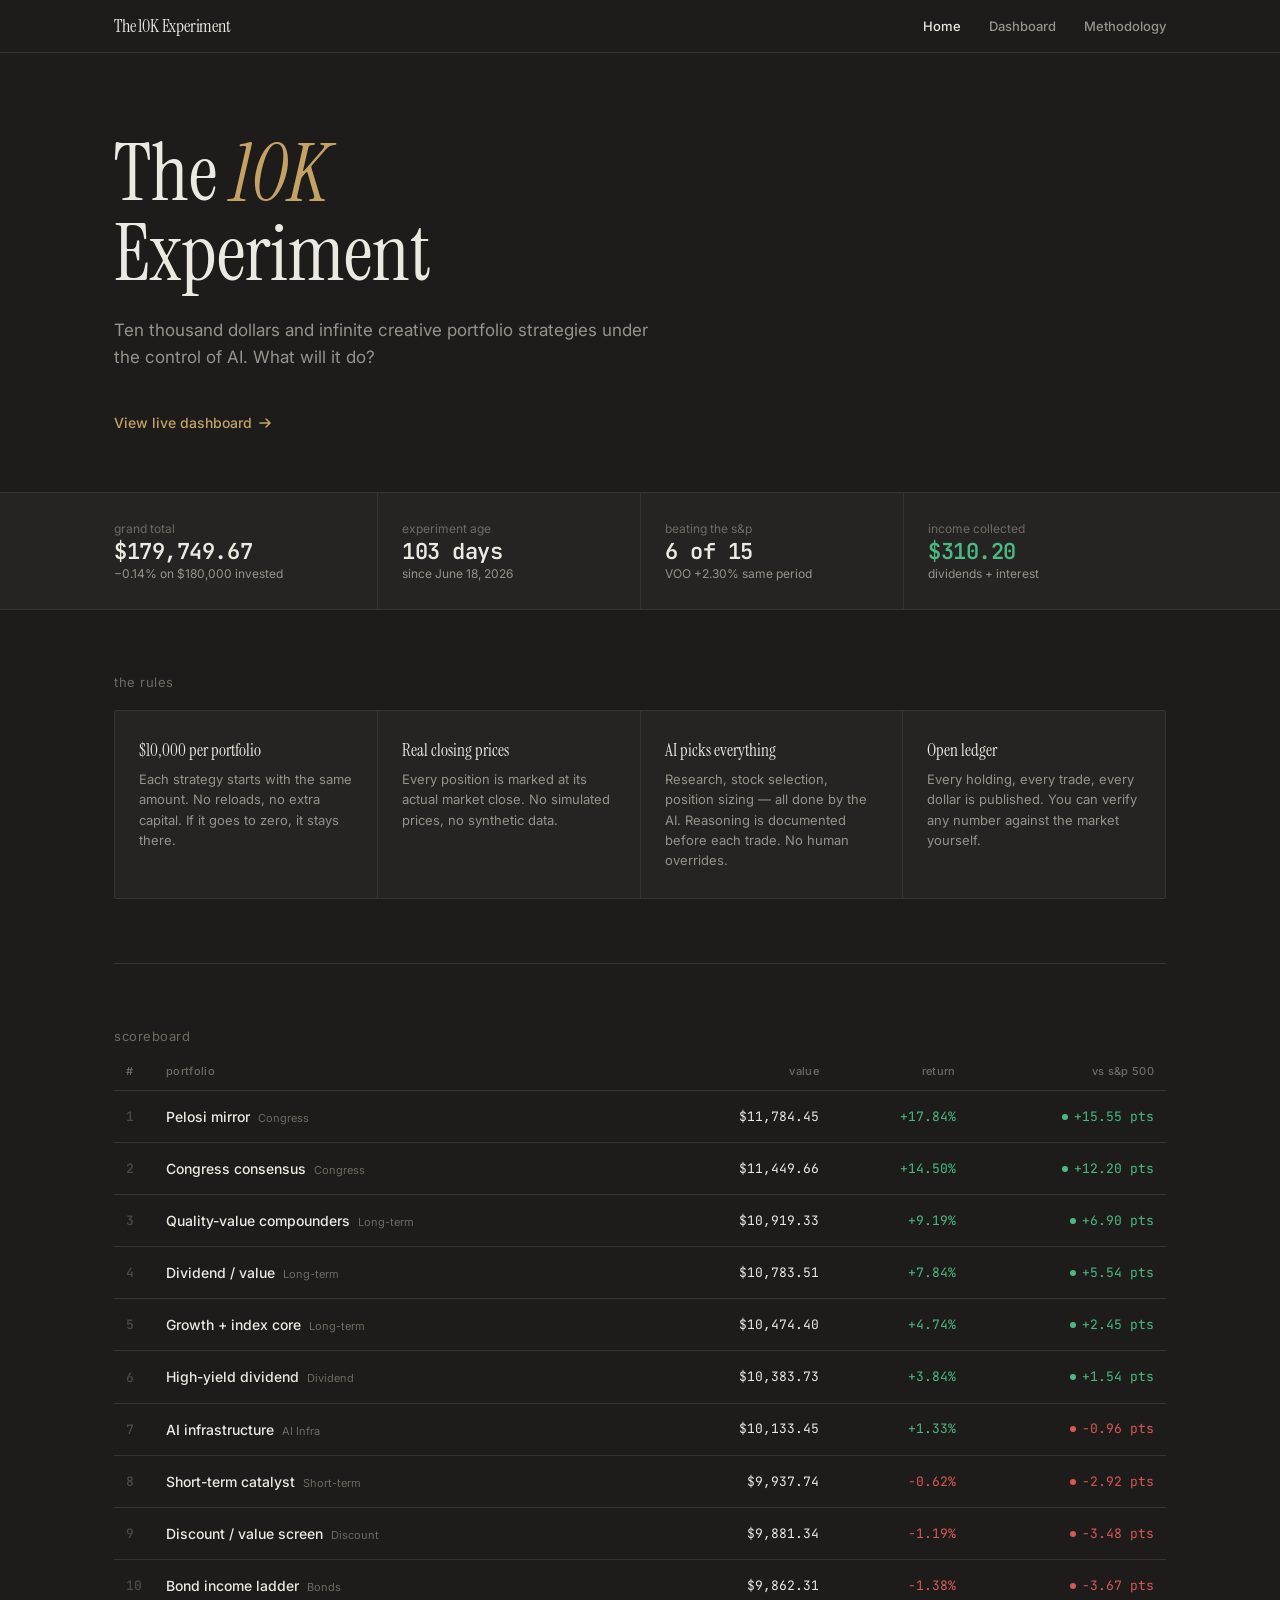
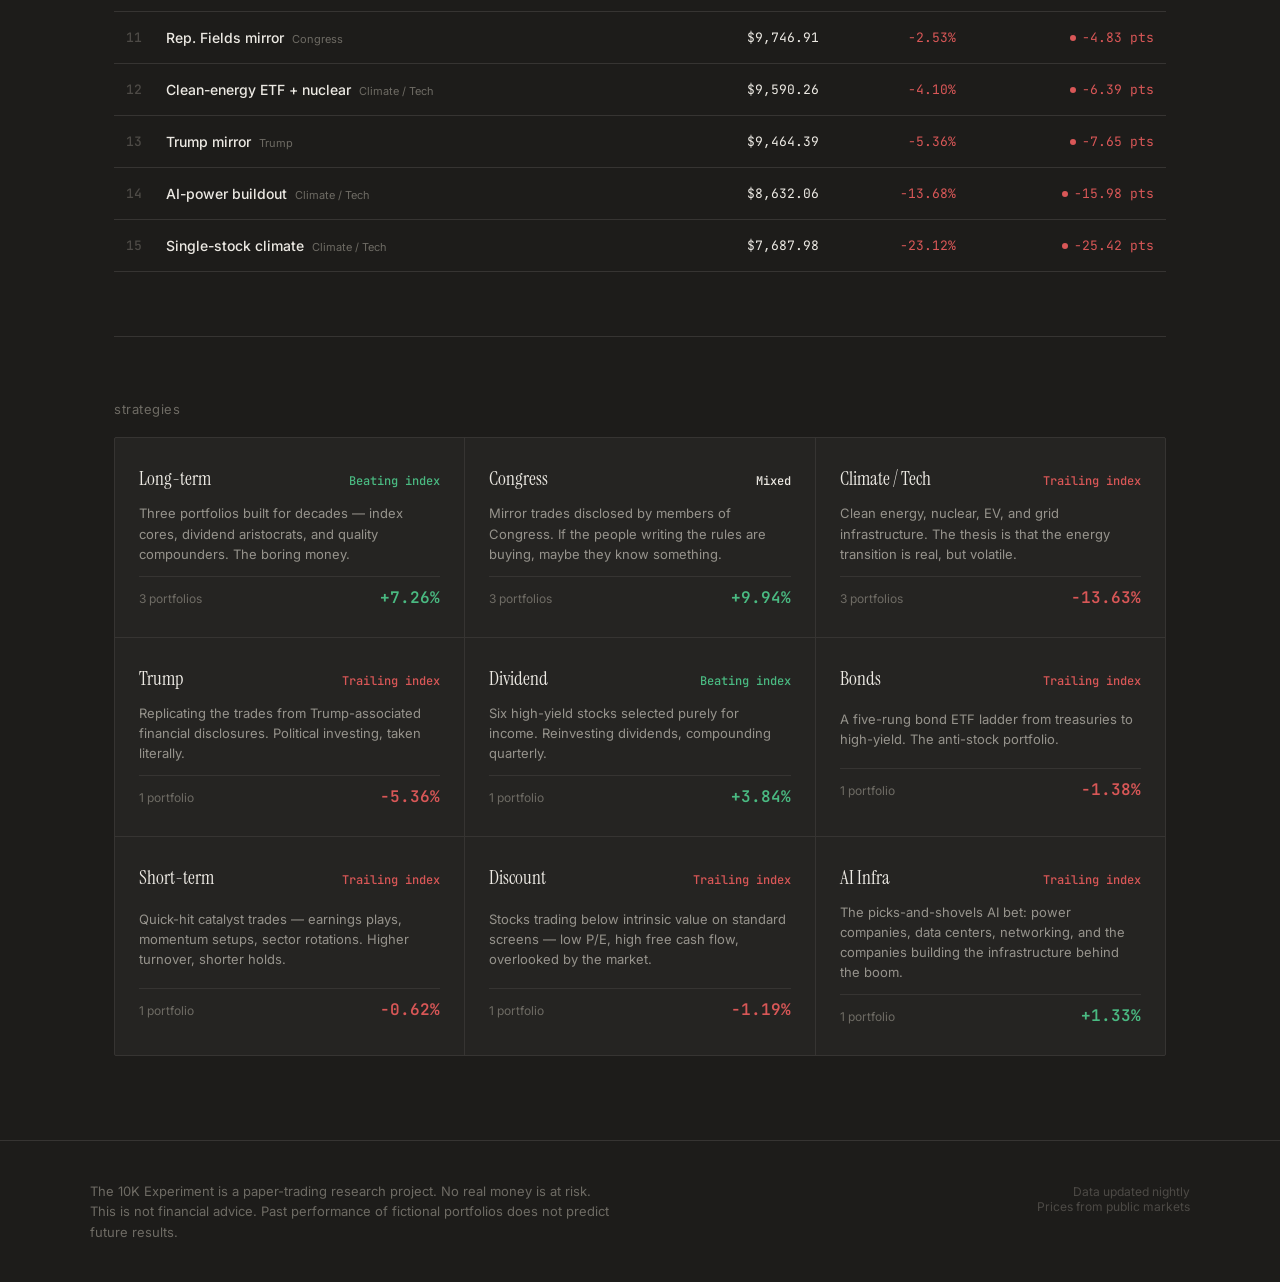
==== index.html @ 60483e85 "Initial commit: The 10K Experiment" ====
<!DOCTYPE html>
<html lang="en">
<head>
<meta charset="UTF-8">
<meta name="viewport" content="width=device-width, initial-scale=1.0">
<title>The 10K Experiment</title>
<meta name="description" content="An ongoing paper-trading experiment: 15 portfolios, real market prices, full transparency.">
<link rel="preconnect" href="https://fonts.googleapis.com">
<link rel="preconnect" href="https://fonts.gstatic.com" crossorigin>
<link rel="stylesheet" href="https://fonts.googleapis.com/css2?family=Instrument+Serif:ital@0;1&family=Inter:wght@400;500;600&family=JetBrains+Mono:wght@400;500;600&display=swap">
<style>
:root {
  --bg: #1d1c1a; --surface: #252422; --card: #2b2a27;
  --border: #363432; --border-lt: #433f3c;
  --ink: #ece9e3; --ink2: #d5d2cb; --muted: #96938c; --faint: #6e6b64; --dim: #4d4a46;
  --gain: #4aba82; --gain-soft: rgba(74,186,130,.08);
  --loss: #d95757; --loss-soft: rgba(217,87,87,.08);
  --gold: #c4a265;
  --f-serif: "Instrument Serif", Georgia, serif;
  --f-sans: "Inter", system-ui, sans-serif;
  --f-mono: "JetBrains Mono", ui-monospace, monospace;
  color-scheme: dark;
}

*, *::before, *::after { box-sizing: border-box; margin: 0; }
body { background: var(--bg); color: var(--ink); font: 15px/1.65 var(--f-sans); -webkit-font-smoothing: antialiased; }
a { color: var(--ink); text-decoration: none; transition: color .2s; }
a:hover { color: var(--gold); }

/* ─── Nav ─── */
nav { border-bottom: 1px solid var(--border); }
.nav-inner { max-width: 1100px; margin: 0 auto; padding: 0 24px; display: flex; align-items: center; height: 52px; }
.nav-logo { font: 400 18px var(--f-serif); color: var(--ink); letter-spacing: -.01em; }
.nav-links { display: flex; gap: 28px; margin-left: auto; }
.nav-links a { font: 500 13px var(--f-sans); color: var(--muted); }
.nav-links a:hover, .nav-links a.active { color: var(--ink); }

/* ─── Hero ─── */
.hero { max-width: 1100px; margin: 0 auto; padding: 80px 24px 56px; }
.hero h1 { font: 400 clamp(44px, 7vw, 80px)/1 var(--f-serif); color: var(--ink); margin-bottom: 24px; }
.hero h1 em { font-style: italic; color: var(--gold); }
.hero-sub { font-size: 17px; color: var(--muted); max-width: 540px; line-height: 1.6; margin-bottom: 40px; }
.hero-link { font: 500 14px var(--f-sans); color: var(--gold); display: inline-flex; align-items: center; gap: 6px; }
.hero-link:hover { color: var(--ink); }
.hero-link svg { width: 14px; height: 14px; }

/* ─── Stat bar ─── */
.stat-bar { border-top: 1px solid var(--border); border-bottom: 1px solid var(--border); background: var(--surface); }
.stat-bar-inner { max-width: 1100px; margin: 0 auto; padding: 0 24px; display: grid; grid-template-columns: repeat(auto-fit, minmax(160px, 1fr)); }
.stat-cell { padding: 28px 0; }
.stat-cell + .stat-cell { border-left: 1px solid var(--border); padding-left: 24px; }
.stat-label { font: 400 12px var(--f-sans); color: var(--faint); margin-bottom: 4px; text-transform: lowercase; }
.stat-val { font: 600 22px/1.1 var(--f-mono); letter-spacing: -.02em; }
.stat-note { font: 400 12px var(--f-sans); color: var(--muted); margin-top: 2px; }
.gain { color: var(--gain); } .loss { color: var(--loss); }

/* ─── Sections ─── */
.wrap { max-width: 1100px; margin: 0 auto; padding: 0 24px; }
.section { padding: 64px 0; }
.section + .section { border-top: 1px solid var(--border); }
.section-label { font: 400 13px var(--f-sans); color: var(--faint); text-transform: lowercase; letter-spacing: .04em; margin-bottom: 20px; }

/* ─── How it works ─── */
.rules { display: grid; grid-template-columns: repeat(auto-fit, minmax(220px, 1fr)); gap: 1px; background: var(--border); border: 1px solid var(--border); border-radius: 2px; overflow: hidden; }
.rule { background: var(--surface); padding: 28px 24px; }
.rule h3 { font: 400 17px var(--f-serif); color: var(--ink); margin-bottom: 8px; }
.rule p { font-size: 13px; color: var(--muted); line-height: 1.55; }

/* ─── Scoreboard ─── */
.board { width: 100%; border-collapse: collapse; font-size: 14px; }
.board thead th { font: 500 11px var(--f-sans); color: var(--faint); padding: 0 12px 12px; text-align: left; text-transform: lowercase; letter-spacing: .03em; border-bottom: 1px solid var(--border); }
.board thead th:nth-child(n+3) { text-align: right; }
.board tbody td { padding: 14px 12px; border-bottom: 1px solid var(--border); vertical-align: middle; }
.board tbody td:nth-child(n+3) { text-align: right; font-family: var(--f-mono); font-size: 13px; }
.board tbody tr { transition: background .15s; }
.board tbody tr:hover { background: var(--surface); }
.board .rank { font: 500 13px var(--f-mono); color: var(--dim); width: 32px; }
.board .pname { font-weight: 500; }
.board .fam { font: 400 11px var(--f-sans); color: var(--faint); margin-left: 8px; }
.board .alpha-dot { display: inline-block; width: 6px; height: 6px; border-radius: 50%; margin-right: 6px; vertical-align: 1px; }

/* ─── Strategies ─── */
.strat-grid { display: grid; grid-template-columns: repeat(auto-fill, minmax(320px, 1fr)); gap: 1px; background: var(--border); border: 1px solid var(--border); border-radius: 2px; overflow: hidden; }
.strat-card { background: var(--surface); padding: 28px 24px; display: grid; gap: 12px; }
.strat-card:hover { background: var(--card); }
.strat-head { display: flex; align-items: baseline; justify-content: space-between; gap: 12px; }
.strat-head h3 { font: 400 19px var(--f-serif); color: var(--ink); }
.strat-status { font: 500 12px var(--f-mono); }
.strat-desc { font-size: 13px; color: var(--muted); line-height: 1.55; }
.strat-foot { display: flex; justify-content: space-between; align-items: baseline; padding-top: 10px; border-top: 1px solid var(--border); }
.strat-foot .meta { font-size: 12px; color: var(--faint); }
.strat-foot .ret { font: 600 16px var(--f-mono); }

/* ─── Footer ─── */
footer { border-top: 1px solid var(--border); margin-top: 20px; padding: 40px 24px; }
footer .inner { max-width: 1100px; margin: 0 auto; display: flex; justify-content: space-between; align-items: baseline; flex-wrap: wrap; gap: 16px; }
footer p { font-size: 13px; color: var(--faint); max-width: 520px; line-height: 1.55; }
footer .right { font: 400 12px var(--f-sans); color: var(--dim); text-align: right; }

/* ─── Responsive ─── */
@media (max-width: 640px) {
  .hero { padding: 48px 20px 36px; }
  .stat-cell + .stat-cell { border-left: 0; border-top: 1px solid var(--border); padding-left: 0; }
  .strat-grid, .rules { grid-template-columns: 1fr; }
  .board .fam { display: none; }
  footer .inner { flex-direction: column; }
  .wrap, .nav-inner { padding: 0 16px; }
}
</style>
</head>
<body>

<nav>
  <div class="nav-inner">
    <a href="index.html" class="nav-logo">The 10K Experiment</a>
    <div class="nav-links">
      <a href="index.html" class="active">Home</a>
      <a href="dashboard.html">Dashboard</a>
      <a href="methodology.html">Methodology</a>
    </div>
  </div>
</nav>

<div class="hero">
  <h1>The <em>10K</em><br>Experiment</h1>
  <p class="hero-sub">Ten thousand dollars and infinite creative portfolio strategies under the control of AI. What will it do?</p>
  <a href="dashboard.html" class="hero-link">
    View live dashboard
    <svg viewBox="0 0 14 14" fill="none" stroke="currentColor" stroke-width="1.5" stroke-linecap="round"><path d="M2 7h10M8 3l4 4-4 4"/></svg>
  </a>
</div>

<div class="stat-bar">
  <div class="stat-bar-inner" id="stats"></div>
</div>

<div class="wrap">

  <div class="section">
    <div class="section-label">the rules</div>
    <div class="rules">
      <div class="rule">
        <h3>$10,000 per portfolio</h3>
        <p>Each strategy starts with the same amount. No reloads, no extra capital. If it goes to zero, it stays there.</p>
      </div>
      <div class="rule">
        <h3>Real closing prices</h3>
        <p>Every position is marked at its actual market close. No simulated prices, no synthetic data.</p>
      </div>
      <div class="rule">
        <h3>AI picks everything</h3>
        <p>Research, stock selection, position sizing — all done by the AI. Reasoning is documented before each trade. No human overrides.</p>
      </div>
      <div class="rule">
        <h3>Open ledger</h3>
        <p>Every holding, every trade, every dollar is published. You can verify any number against the market yourself.</p>
      </div>
    </div>
  </div>

  <div class="section">
    <div class="section-label">scoreboard</div>
    <div style="overflow-x:auto">
      <table class="board" id="board"></table>
    </div>
  </div>

  <div class="section">
    <div class="section-label">strategies</div>
    <div class="strat-grid" id="strat-grid"></div>
  </div>

</div>

<footer>
  <div class="inner">
    <p>The 10K Experiment is a paper-trading research project. No real money is at risk. This is not financial advice. Past performance of fictional portfolios does not predict future results.</p>
    <div class="right">Data updated nightly<br>Prices from public markets</div>
  </div>
</footer>

<script>
const P = [
  {id:"i1-long",fam:"long",ver:"I1",name:"Growth + index core",start:"2026-06-18",cash:300.27,income:0,realized:0,
   h:[{t:"VOO",sh:7,px:685.57,mk:701.32},{t:"BRK.B",sh:6,px:498.98,mk:506.79},{t:"MSFT",sh:3,px:390.74,mk:513.41},{t:"GOOGL",sh:2,px:367.32,mk:341.96}]},
  {id:"i1-climate",fam:"climate",ver:"I1",name:"Single-stock climate",start:"2026-06-18",cash:3973.33,income:0,realized:-1892.52,
   h:[{t:"NEE",sh:25,px:86.09,mk:74.75},{t:"TSLA",sh:5,px:396.38,mk:369.18}]},
  {id:"i1-pol",fam:"congress",ver:"I1",name:"Congress consensus",start:"2026-06-18",cash:128.98,income:0,realized:0,
   h:[{t:"NVDA",sh:20,px:205.19,mk:224.17},{t:"MSFT",sh:7,px:390.74,mk:513.41},{t:"AMD",sh:3,px:520.92,mk:625.19},{t:"GOOGL",sh:4,px:367.32,mk:341.96}]},
  {id:"i2-long",fam:"long",ver:"I2",name:"Dividend / value",start:"2026-06-18",cash:90.88,income:0,realized:0,
   h:[{t:"SCHD",sh:150,px:31.93,mk:32.85},{t:"BRK.B",sh:4,px:491.28,mk:506.79},{t:"V",sh:6,px:330.38,mk:366.29},{t:"MSFT",sh:3,px:390.74,mk:513.41}]},
  {id:"i2-climate",fam:"climate",ver:"I2",name:"Clean-energy ETF + nuclear",start:"2026-06-18",cash:73.58,income:0,realized:0,
   h:[{t:"ICLN",sh:200,px:20.91,mk:16.71},{t:"CEG",sh:8,px:246.71,mk:265.70},{t:"GEV",sh:2,px:1109.62,mk:949.54},{t:"TAN",sh:50,px:31.03,mk:43.00}]},
  {id:"i2-pol",fam:"congress",ver:"I2",name:"Pelosi mirror",start:"2026-06-18",cash:91.40,income:0,realized:0,
   h:[{t:"AMZN",sh:14,px:213.12,mk:244.91},{t:"TEM",sh:40,px:49.06,mk:82.62},{t:"NVDA",sh:14,px:205.19,mk:224.17},{t:"INTC",sh:13,px:131.72,mk:113.76},{t:"UBER",sh:5,px:75.5,mk:68.45}]},
  {id:"i3-long",fam:"long",ver:"I3",name:"Quality-value compounders",start:"2026-06-18",cash:781.98,income:0,realized:0,
   h:[{t:"LLY",sh:2,px:1098.0,mk:1183.40},{t:"V",sh:7,px:330.38,mk:366.29},{t:"META",sh:4,px:577.22,mk:730.64},{t:"UNH",sh:6,px:400.08,mk:380.66}]},
  {id:"i3-climate",fam:"climate",ver:"I3",name:"AI-power buildout",start:"2026-06-18",cash:1337.53,income:0,realized:0,
   h:[{t:"CEG",sh:8,px:246.71,mk:265.70},{t:"GEV",sh:2,px:1109.62,mk:949.54},{t:"VRT",sh:7,px:333.05,mk:253.55},{t:"NEE",sh:20,px:86.75,mk:74.75}]},
  {id:"i3-pol",fam:"congress",ver:"I3",name:"Rep. Fields mirror",start:"2026-06-18",cash:246.11,income:0,realized:0,
   h:[{t:"TSM",sh:6,px:462.12,mk:457.32},{t:"GOOGL",sh:7,px:367.32,mk:341.96},{t:"META",sh:4,px:577.22,mk:730.64},{t:"IREN",sh:35,px:60.03,mk:41.16}]},
  {id:"x-trump",fam:"trump",ver:"Exp",name:"Trump mirror",start:"2026-06-18",cash:0.73,income:0,realized:-201.16,
   h:[{t:"NVDA",sh:10.862,px:225.51,mk:224.17},{t:"AXON",sh:5.436,px:450.61,mk:419.45},{t:"TSLA",sh:6.444,px:380.12,mk:369.18},{t:"ABT",sh:23.67,px:103.49,mk:100.11}]},
  {id:"x-div",fam:"dividend",ver:"Exp",name:"High-yield dividend",start:"2026-06-18",cash:0.15,income:171.26,realized:0,
   h:[{t:"VZ",sh:44.832,px:44.61,mk:46.50,inc:31.72},{t:"MO",sh:25.723,px:68.03,mk:69.02,inc:28.55},{t:"EPD",sh:48.53,px:36.06,mk:36.66,inc:27.18},{t:"O",sh:24.209,px:61.96,mk:55.02,inc:19.68},{t:"ARCC",sh:79.365,px:18.9,mk:19.17,inc:38.10},{t:"PFE",sh:60.532,px:24.78,mk:28.41,inc:26.03}]},
  {id:"x-bond",fam:"bonds",ver:"Exp",name:"Bond income ladder",start:"2026-06-18",cash:0.11,income:138.94,realized:0,
   h:[{t:"HYG",sh:38.061,px:78.82,mk:77.48,inc:45.22},{t:"TLT",sh:29.151,px:85.76,mk:78.62,inc:28.08},{t:"EMB",sh:15.708,px:95.49,mk:91.34,inc:19.14},{t:"BKLN",sh:74.887,px:20.03,mk:20.47,inc:32.81},{t:"SGOV",sh:15.048,px:99.68,mk:100.66,inc:13.69}]},
  {id:"x-short",fam:"short",ver:"Exp",name:"Short-term catalyst",start:"2026-09-28",cash:1000.88,income:0,realized:0,
   h:[{t:"NVDA",sh:10.923,px:228.86,mk:224.17},{t:"MU",sh:1.423,px:1053.98,mk:1073.38},{t:"JBL",sh:4.832,px:310.42,mk:306.19},{t:"V",sh:5.412,px:369.5,mk:366.29},{t:"HD",sh:5.153,px:291.05,mk:290.89}]},
  {id:"x-disc",fam:"discount",ver:"Exp",name:"Discount / value screen",start:"2026-09-28",cash:0.48,income:0,realized:0,
   h:[{t:"CI",sh:7.357,px:271.83,mk:270.82},{t:"ADBE",sh:8.657,px:231.01,mk:228.86},{t:"TCOM",sh:37.593,px:39.9,mk:38.54},{t:"ZTS",sh:21.279,px:70.49,mk:69.89},{t:"CMCSA",sh:68.838,px:21.79,mk:21.65},{t:"ACN",sh:8.597,px:174.47,mk:172.25}]},
  {id:"x-infra",fam:"infra",ver:"Exp",name:"AI infrastructure",start:"2026-09-28",cash:202.14,income:0,realized:0,
   h:[{t:"VST",sh:7.969,px:138.02,mk:140.85},{t:"TLN",sh:2.306,px:303.5,mk:311.20},{t:"GEV",sh:0.947,px:949.77,mk:949.54},{t:"ETN",sh:1.622,px:431.41,mk:432.51},{t:"VRT",sh:3.274,px:244.33,mk:253.55},{t:"MOD",sh:3.427,px:175.04,mk:181.85},{t:"XYL",sh:5.946,px:100.9,mk:101.69},{t:"CIEN",sh:2.326,px:343.92,mk:347.38},{t:"ANET",sh:3.415,px:204.92,mk:205.31},{t:"APH",sh:9.454,px:84.62,mk:84.22},{t:"GLW",sh:4.617,px:151.59,mk:157.83},{t:"EME",sh:1.045,px:765.52,mk:764.60},{t:"EQIX",sh:0.593,px:1011.07,mk:1010.90}]}
];
const RET=[{id:"r-i1",name:"Momentum day trading",value:9291.99},{id:"r-i2",name:"Mean-reversion swing",value:10440.90},{id:"r-i3",name:"Momentum swing",value:9285.27}];
const VOO={inception:685.57,now:701.32};
const FAM={long:"Long-term",congress:"Congress",climate:"Climate / Tech",trump:"Trump",dividend:"Dividend",bonds:"Bonds",short:"Short-term",discount:"Discount",infra:"AI Infra"};
const FAM_DESC={
  long:"Three portfolios built for decades — index cores, dividend aristocrats, and quality compounders. The boring money.",
  congress:"Mirror trades disclosed by members of Congress. If the people writing the rules are buying, maybe they know something.",
  climate:"Clean energy, nuclear, EV, and grid infrastructure. The thesis is that the energy transition is real, but volatile.",
  trump:"Replicating the trades from Trump-associated financial disclosures. Political investing, taken literally.",
  dividend:"Six high-yield stocks selected purely for income. Reinvesting dividends, compounding quarterly.",
  bonds:"A five-rung bond ETF ladder from treasuries to high-yield. The anti-stock portfolio.",
  short:"Quick-hit catalyst trades — earnings plays, momentum setups, sector rotations. Higher turnover, shorter holds.",
  discount:"Stocks trading below intrinsic value on standard screens — low P/E, high free cash flow, overlooked by the market.",
  infra:"The picks-and-shovels AI bet: power companies, data centers, networking, and the companies building the infrastructure behind the boom."
};

// ── Compute ──
P.forEach(p => {
  p.hv = p.h.reduce((s,x) => s + x.sh * x.mk, 0);
  p.value = p.hv + p.cash + (p.income || 0);
  p.ret = (p.value / 10000 - 1) * 100;
  p.bench = (VOO.now / VOO.inception - 1) * 100;
  p.alpha = p.ret - p.bench;
});
const sorted = [...P].sort((a,b) => b.ret - a.ret);
const fmt = n => '$' + n.toLocaleString('en-US',{minimumFractionDigits:2,maximumFractionDigits:2});
const fmt0 = n => '$' + Math.round(n).toLocaleString('en-US');
const sgn = (x,d=2) => (x > 0.004 ? '+' : x < -0.004 ? '−' : '') + Math.abs(x).toFixed(d);
const cls = x => x > 0.004 ? 'gain' : x < -0.004 ? 'loss' : '';

const activeTotal = P.reduce((s,p) => s + p.value, 0);
const retiredTotal = RET.reduce((s,r) => s + r.value, 0);
const grand = activeTotal + retiredTotal;
const cost = 180000;
const benchPct = P[0].bench;
const beat = P.filter(p => p.alpha > 0).length;
const best = sorted[0];
const totalIncome = P.reduce((s,p) => s + (p.income || 0), 0);
const inception = new Date('2026-06-18');
const today = new Date('2026-09-29');
const days = Math.floor((today - inception) / 86400000);

// ── Stats ──
document.getElementById('stats').innerHTML = `
  <div class="stat-cell"><div class="stat-label">grand total</div><div class="stat-val">${fmt(grand)}</div><div class="stat-note ${cls(grand/cost-1)}">${sgn((grand/cost-1)*100)}% on ${fmt0(cost)} invested</div></div>
  <div class="stat-cell"><div class="stat-label">experiment age</div><div class="stat-val">${days} days</div><div class="stat-note">since June 18, 2026</div></div>
  <div class="stat-cell"><div class="stat-label">beating the s&p</div><div class="stat-val">${beat} of ${P.length}</div><div class="stat-note">VOO ${sgn(benchPct)}% same period</div></div>
  <div class="stat-cell"><div class="stat-label">income collected</div><div class="stat-val gain">${fmt(totalIncome)}</div><div class="stat-note">dividends + interest</div></div>`;

// ── Scoreboard ──
document.getElementById('board').innerHTML = `
  <thead><tr><th>#</th><th>portfolio</th><th>value</th><th>return</th><th>vs s&p 500</th></tr></thead>
  <tbody>${sorted.map((p,i) => `<tr>
    <td class="rank">${i+1}</td>
    <td><span class="pname">${p.name}</span><span class="fam">${FAM[p.fam]}</span></td>
    <td style="font-family:var(--f-mono);font-size:13px">${fmt(p.value)}</td>
    <td style="font-family:var(--f-mono);font-size:13px" class="${cls(p.ret)}">${sgn(p.ret)}%</td>
    <td style="font-family:var(--f-mono);font-size:13px" class="${cls(p.alpha)}"><span class="alpha-dot" style="background:${p.alpha>=0?'var(--gain)':'var(--loss)'}"></span>${sgn(p.alpha)} pts</td>
  </tr>`).join('')}</tbody>`;

// ── Strategies ──
const famOrder = ['long','congress','climate','trump','dividend','bonds','short','discount','infra'];
document.getElementById('strat-grid').innerHTML = famOrder.map(f => {
  const ps = P.filter(p => p.fam === f);
  const avg = ps.reduce((s,p) => s + p.value, 0) / ps.length;
  const avgRet = (avg / 10000 - 1) * 100;
  const wins = ps.filter(p => p.alpha > 0).length;
  const statusCls = wins === ps.length ? 'gain' : wins === 0 ? 'loss' : '';
  const statusTxt = wins === ps.length ? 'Beating index' : wins === 0 ? 'Trailing index' : 'Mixed';
  return `<div class="strat-card">
    <div class="strat-head"><h3>${FAM[f]}</h3><span class="strat-status ${statusCls}">${statusTxt}</span></div>
    <div class="strat-desc">${FAM_DESC[f]}</div>
    <div class="strat-foot">
      <span class="meta">${ps.length} portfolio${ps.length>1?'s':''}</span>
      <span class="ret ${cls(avgRet)}">${sgn(avgRet)}%</span>
    </div>
  </div>`;
}).join('');
</script>
</body>
</html>
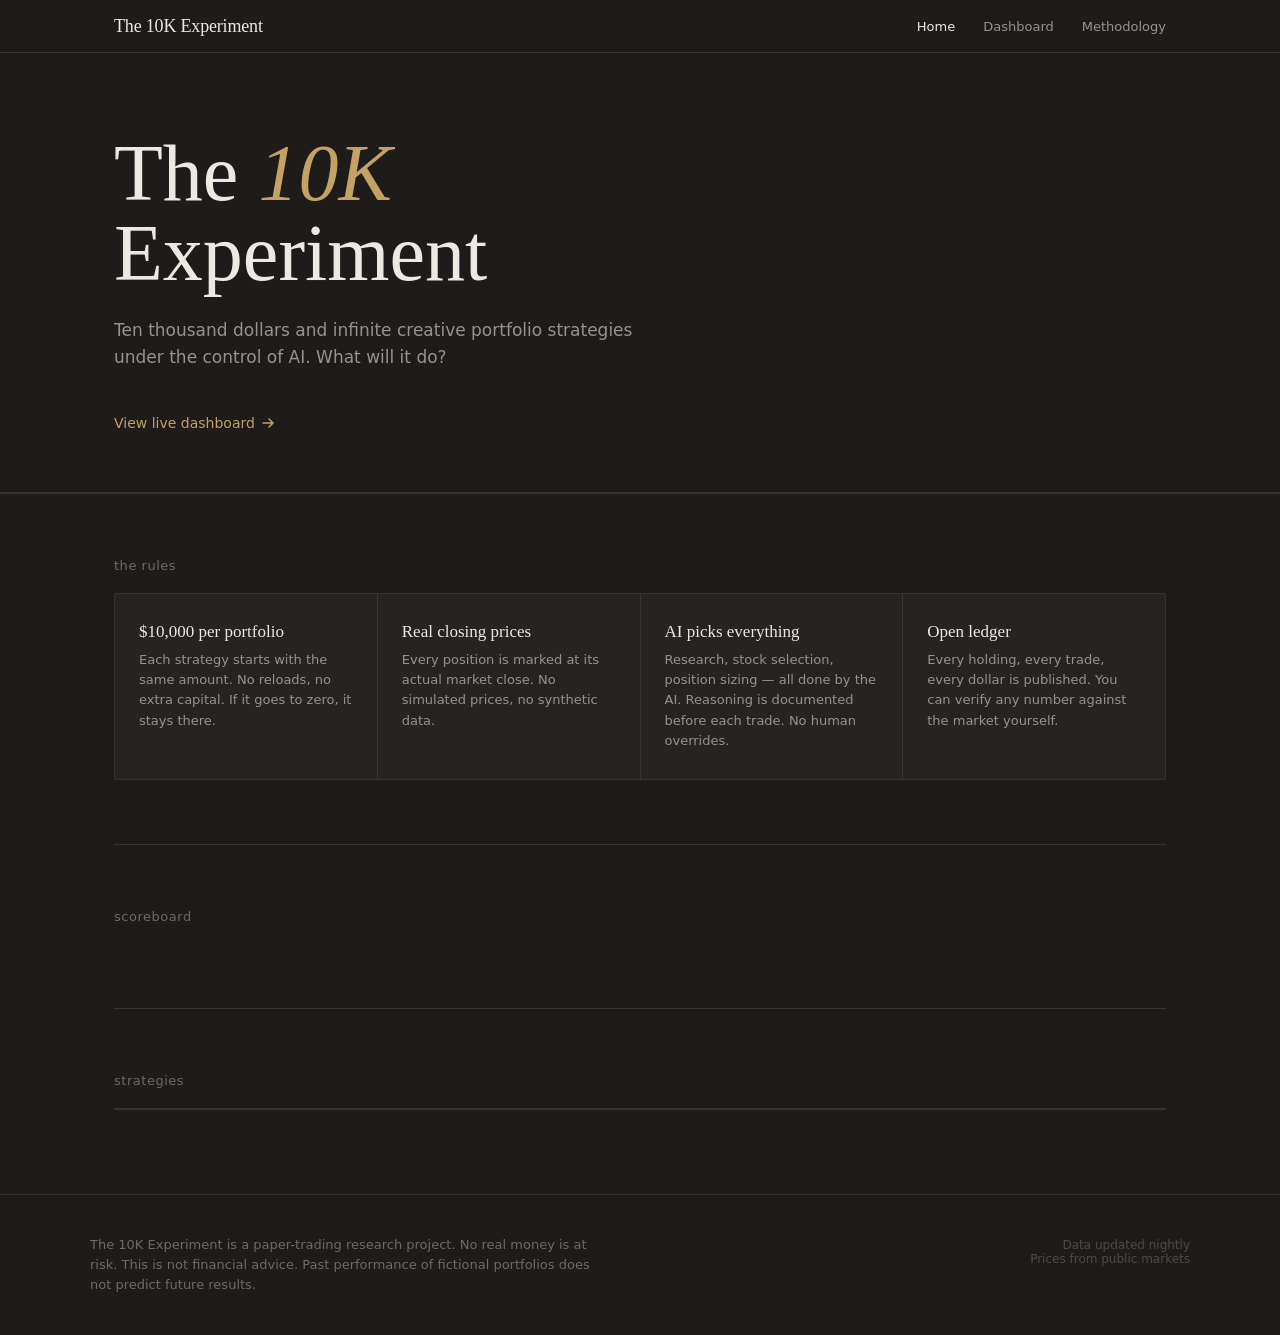
==== commit d0a607e4: "Site: load data from data.js" ====
--- a/index.html
+++ b/index.html
@@ -3,6 +3,8 @@
 <head>
 <meta charset="UTF-8">
 <meta name="viewport" content="width=device-width, initial-scale=1.0">
+<meta http-equiv="Content-Security-Policy" content="default-src 'none'; script-src 'self' 'unsafe-inline'; style-src 'self' 'unsafe-inline' https://fonts.googleapis.com; font-src https://fonts.gstatic.com; img-src 'self' data:; connect-src 'self'; base-uri 'none'; form-action 'none'">
+<meta name="referrer" content="no-referrer">
 <title>The 10K Experiment</title>
 <meta name="description" content="An ongoing paper-trading experiment: 15 portfolios, real market prices, full transparency.">
 <link rel="preconnect" href="https://fonts.googleapis.com">
@@ -179,41 +181,16 @@
   </div>
 </footer>
 
+<script src="data.js"></script>
 <script>
-const P = [
-  {id:"i1-long",fam:"long",ver:"I1",name:"Growth + index core",start:"2026-06-18",cash:300.27,income:0,realized:0,
-   h:[{t:"VOO",sh:7,px:685.57,mk:701.32},{t:"BRK.B",sh:6,px:498.98,mk:506.79},{t:"MSFT",sh:3,px:390.74,mk:513.41},{t:"GOOGL",sh:2,px:367.32,mk:341.96}]},
-  {id:"i1-climate",fam:"climate",ver:"I1",name:"Single-stock climate",start:"2026-06-18",cash:3973.33,income:0,realized:-1892.52,
-   h:[{t:"NEE",sh:25,px:86.09,mk:74.75},{t:"TSLA",sh:5,px:396.38,mk:369.18}]},
-  {id:"i1-pol",fam:"congress",ver:"I1",name:"Congress consensus",start:"2026-06-18",cash:128.98,income:0,realized:0,
-   h:[{t:"NVDA",sh:20,px:205.19,mk:224.17},{t:"MSFT",sh:7,px:390.74,mk:513.41},{t:"AMD",sh:3,px:520.92,mk:625.19},{t:"GOOGL",sh:4,px:367.32,mk:341.96}]},
-  {id:"i2-long",fam:"long",ver:"I2",name:"Dividend / value",start:"2026-06-18",cash:90.88,income:0,realized:0,
-   h:[{t:"SCHD",sh:150,px:31.93,mk:32.85},{t:"BRK.B",sh:4,px:491.28,mk:506.79},{t:"V",sh:6,px:330.38,mk:366.29},{t:"MSFT",sh:3,px:390.74,mk:513.41}]},
-  {id:"i2-climate",fam:"climate",ver:"I2",name:"Clean-energy ETF + nuclear",start:"2026-06-18",cash:73.58,income:0,realized:0,
-   h:[{t:"ICLN",sh:200,px:20.91,mk:16.71},{t:"CEG",sh:8,px:246.71,mk:265.70},{t:"GEV",sh:2,px:1109.62,mk:949.54},{t:"TAN",sh:50,px:31.03,mk:43.00}]},
-  {id:"i2-pol",fam:"congress",ver:"I2",name:"Pelosi mirror",start:"2026-06-18",cash:91.40,income:0,realized:0,
-   h:[{t:"AMZN",sh:14,px:213.12,mk:244.91},{t:"TEM",sh:40,px:49.06,mk:82.62},{t:"NVDA",sh:14,px:205.19,mk:224.17},{t:"INTC",sh:13,px:131.72,mk:113.76},{t:"UBER",sh:5,px:75.5,mk:68.45}]},
-  {id:"i3-long",fam:"long",ver:"I3",name:"Quality-value compounders",start:"2026-06-18",cash:781.98,income:0,realized:0,
-   h:[{t:"LLY",sh:2,px:1098.0,mk:1183.40},{t:"V",sh:7,px:330.38,mk:366.29},{t:"META",sh:4,px:577.22,mk:730.64},{t:"UNH",sh:6,px:400.08,mk:380.66}]},
-  {id:"i3-climate",fam:"climate",ver:"I3",name:"AI-power buildout",start:"2026-06-18",cash:1337.53,income:0,realized:0,
-   h:[{t:"CEG",sh:8,px:246.71,mk:265.70},{t:"GEV",sh:2,px:1109.62,mk:949.54},{t:"VRT",sh:7,px:333.05,mk:253.55},{t:"NEE",sh:20,px:86.75,mk:74.75}]},
-  {id:"i3-pol",fam:"congress",ver:"I3",name:"Rep. Fields mirror",start:"2026-06-18",cash:246.11,income:0,realized:0,
-   h:[{t:"TSM",sh:6,px:462.12,mk:457.32},{t:"GOOGL",sh:7,px:367.32,mk:341.96},{t:"META",sh:4,px:577.22,mk:730.64},{t:"IREN",sh:35,px:60.03,mk:41.16}]},
-  {id:"x-trump",fam:"trump",ver:"Exp",name:"Trump mirror",start:"2026-06-18",cash:0.73,income:0,realized:-201.16,
-   h:[{t:"NVDA",sh:10.862,px:225.51,mk:224.17},{t:"AXON",sh:5.436,px:450.61,mk:419.45},{t:"TSLA",sh:6.444,px:380.12,mk:369.18},{t:"ABT",sh:23.67,px:103.49,mk:100.11}]},
-  {id:"x-div",fam:"dividend",ver:"Exp",name:"High-yield dividend",start:"2026-06-18",cash:0.15,income:171.26,realized:0,
-   h:[{t:"VZ",sh:44.832,px:44.61,mk:46.50,inc:31.72},{t:"MO",sh:25.723,px:68.03,mk:69.02,inc:28.55},{t:"EPD",sh:48.53,px:36.06,mk:36.66,inc:27.18},{t:"O",sh:24.209,px:61.96,mk:55.02,inc:19.68},{t:"ARCC",sh:79.365,px:18.9,mk:19.17,inc:38.10},{t:"PFE",sh:60.532,px:24.78,mk:28.41,inc:26.03}]},
-  {id:"x-bond",fam:"bonds",ver:"Exp",name:"Bond income ladder",start:"2026-06-18",cash:0.11,income:138.94,realized:0,
-   h:[{t:"HYG",sh:38.061,px:78.82,mk:77.48,inc:45.22},{t:"TLT",sh:29.151,px:85.76,mk:78.62,inc:28.08},{t:"EMB",sh:15.708,px:95.49,mk:91.34,inc:19.14},{t:"BKLN",sh:74.887,px:20.03,mk:20.47,inc:32.81},{t:"SGOV",sh:15.048,px:99.68,mk:100.66,inc:13.69}]},
-  {id:"x-short",fam:"short",ver:"Exp",name:"Short-term catalyst",start:"2026-09-28",cash:1000.88,income:0,realized:0,
-   h:[{t:"NVDA",sh:10.923,px:228.86,mk:224.17},{t:"MU",sh:1.423,px:1053.98,mk:1073.38},{t:"JBL",sh:4.832,px:310.42,mk:306.19},{t:"V",sh:5.412,px:369.5,mk:366.29},{t:"HD",sh:5.153,px:291.05,mk:290.89}]},
-  {id:"x-disc",fam:"discount",ver:"Exp",name:"Discount / value screen",start:"2026-09-28",cash:0.48,income:0,realized:0,
-   h:[{t:"CI",sh:7.357,px:271.83,mk:270.82},{t:"ADBE",sh:8.657,px:231.01,mk:228.86},{t:"TCOM",sh:37.593,px:39.9,mk:38.54},{t:"ZTS",sh:21.279,px:70.49,mk:69.89},{t:"CMCSA",sh:68.838,px:21.79,mk:21.65},{t:"ACN",sh:8.597,px:174.47,mk:172.25}]},
-  {id:"x-infra",fam:"infra",ver:"Exp",name:"AI infrastructure",start:"2026-09-28",cash:202.14,income:0,realized:0,
-   h:[{t:"VST",sh:7.969,px:138.02,mk:140.85},{t:"TLN",sh:2.306,px:303.5,mk:311.20},{t:"GEV",sh:0.947,px:949.77,mk:949.54},{t:"ETN",sh:1.622,px:431.41,mk:432.51},{t:"VRT",sh:3.274,px:244.33,mk:253.55},{t:"MOD",sh:3.427,px:175.04,mk:181.85},{t:"XYL",sh:5.946,px:100.9,mk:101.69},{t:"CIEN",sh:2.326,px:343.92,mk:347.38},{t:"ANET",sh:3.415,px:204.92,mk:205.31},{t:"APH",sh:9.454,px:84.62,mk:84.22},{t:"GLW",sh:4.617,px:151.59,mk:157.83},{t:"EME",sh:1.045,px:765.52,mk:764.60},{t:"EQIX",sh:0.593,px:1011.07,mk:1010.90}]}
-];
-const RET=[{id:"r-i1",name:"Momentum day trading",value:9291.99},{id:"r-i2",name:"Mean-reversion swing",value:10440.90},{id:"r-i3",name:"Momentum swing",value:9285.27}];
-const VOO={inception:685.57,now:701.32};
+const D = window.TENK;
+const P = D.portfolios.map(p => ({...p, h: p.h.map(x => ({...x}))}));
+const RET = D.retired;
+const VOO = {inception: D.voo["2026-06-18"], now: D.voo.now};
+const benchFor = p => (VOO.now / (D.voo[p.start] || VOO.inception) - 1) * 100;
+const ASOF = new Date(D.asof + "T12:00:00");
+const ASOF_TXT = ASOF.toLocaleDateString("en-US",{month:"short",day:"numeric",year:"numeric"});
+
 const FAM={long:"Long-term",congress:"Congress",climate:"Climate / Tech",trump:"Trump",dividend:"Dividend",bonds:"Bonds",short:"Short-term",discount:"Discount",infra:"AI Infra"};
 const FAM_DESC={
   long:"Three portfolios built for decades — index cores, dividend aristocrats, and quality compounders. The boring money.",
@@ -232,7 +209,7 @@
   p.hv = p.h.reduce((s,x) => s + x.sh * x.mk, 0);
   p.value = p.hv + p.cash + (p.income || 0);
   p.ret = (p.value / 10000 - 1) * 100;
-  p.bench = (VOO.now / VOO.inception - 1) * 100;
+  p.bench = benchFor(p);
   p.alpha = p.ret - p.bench;
 });
 const sorted = [...P].sort((a,b) => b.ret - a.ret);
@@ -250,7 +227,7 @@
 const best = sorted[0];
 const totalIncome = P.reduce((s,p) => s + (p.income || 0), 0);
 const inception = new Date('2026-06-18');
-const today = new Date('2026-09-29');
+const today = ASOF;
 const days = Math.floor((today - inception) / 86400000);
 
 // ── Stats ──
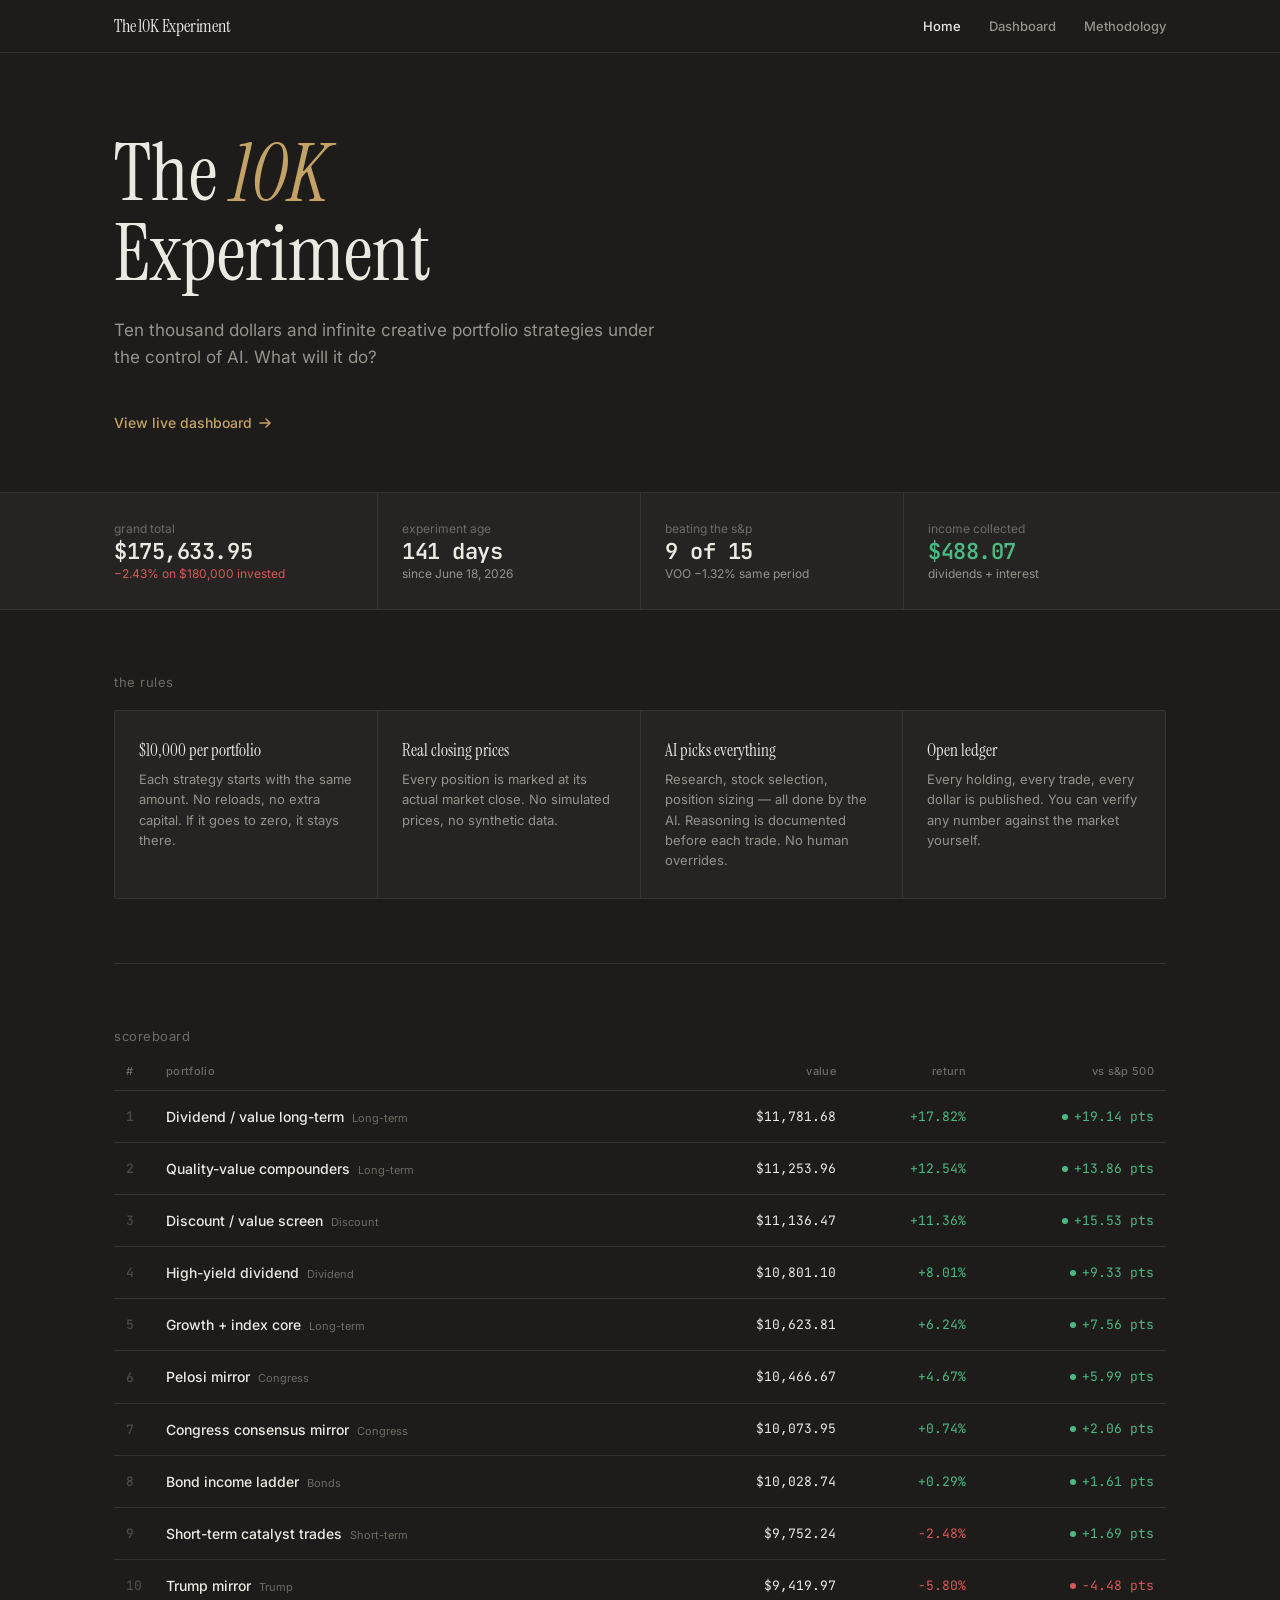
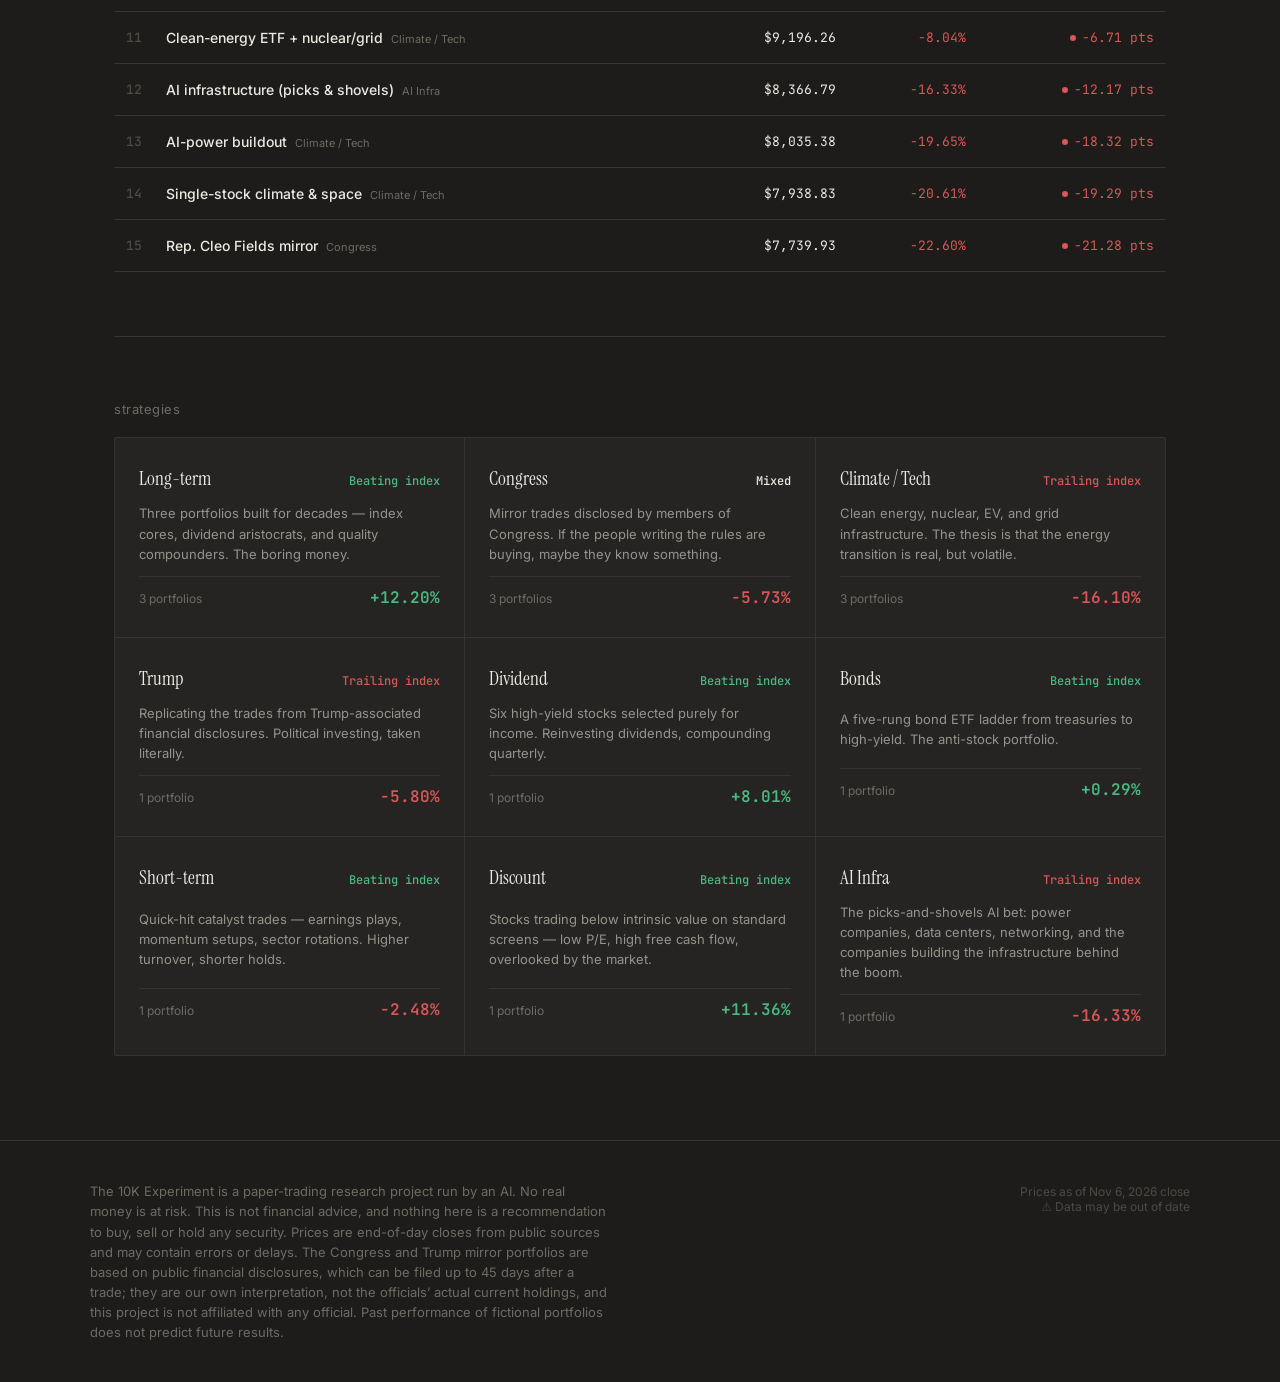
==== commit b198f838: "The 10K Experiment" ====
--- a/index.html
+++ b/index.html
@@ -3,13 +3,11 @@
 <head>
 <meta charset="UTF-8">
 <meta name="viewport" content="width=device-width, initial-scale=1.0">
-<meta http-equiv="Content-Security-Policy" content="default-src 'none'; script-src 'self' 'unsafe-inline'; style-src 'self' 'unsafe-inline' https://fonts.googleapis.com; font-src https://fonts.gstatic.com; img-src 'self' data:; connect-src 'self'; base-uri 'none'; form-action 'none'">
+<meta http-equiv="Content-Security-Policy" content="default-src 'none'; script-src 'self' 'unsafe-inline'; style-src 'self' 'unsafe-inline'; font-src 'self'; img-src 'self' data:; connect-src 'self'; base-uri 'none'; form-action 'none'">
 <meta name="referrer" content="no-referrer">
 <title>The 10K Experiment</title>
 <meta name="description" content="An ongoing paper-trading experiment: 15 portfolios, real market prices, full transparency.">
-<link rel="preconnect" href="https://fonts.googleapis.com">
-<link rel="preconnect" href="https://fonts.gstatic.com" crossorigin>
-<link rel="stylesheet" href="https://fonts.googleapis.com/css2?family=Instrument+Serif:ital@0;1&family=Inter:wght@400;500;600&family=JetBrains+Mono:wght@400;500;600&display=swap">
+<link rel="stylesheet" href="fonts/fonts.css">
 <style>
 :root {
   --bg: #1d1c1a; --surface: #252422; --card: #2b2a27;
@@ -176,12 +174,12 @@
 
 <footer>
   <div class="inner">
-    <p>The 10K Experiment is a paper-trading research project. No real money is at risk. This is not financial advice. Past performance of fictional portfolios does not predict future results.</p>
-    <div class="right">Data updated nightly<br>Prices from public markets</div>
+    <p>The 10K Experiment is a paper-trading research project run by an AI. No real money is at risk. This is not financial advice, and nothing here is a recommendation to buy, sell or hold any security. Prices are end-of-day closes from public sources and may contain errors or delays. The Congress and Trump mirror portfolios are based on public financial disclosures, which can be filed up to 45 days after a trade; they are our own interpretation, not the officials’ actual current holdings, and this project is not affiliated with any official. Past performance of fictional portfolios does not predict future results.</p>
+    <div class="right" id="updated">Updated each trading day<br>End-of-day prices from public sources</div>
   </div>
 </footer>
 
-<script src="data.js"></script>
+<script>document.write('<script src="data.js?v=' + Date.now() + '"><\/script>');</script>
 <script>
 const D = window.TENK;
 const P = D.portfolios.map(p => ({...p, h: p.h.map(x => ({...x}))}));
@@ -267,5 +265,17 @@
   </div>`;
 }).join('');
 </script>
+<script>
+(function () {
+  var D = window.TENK, el = document.getElementById('updated');
+  if (!D || !el) return;
+  function line(t) { var s = document.createElement('span'); s.textContent = t; el.appendChild(s); el.appendChild(document.createElement('br')); }
+  var a = new Date(D.asof + 'T12:00:00');
+  el.textContent = '';
+  line('Prices as of ' + a.toLocaleDateString('en-US', {month: 'short', day: 'numeric', year: 'numeric'}) + ' close');
+  if (D.published) line('Published ' + new Date(D.published).toLocaleString('en-US', {month: 'short', day: 'numeric', hour: 'numeric', minute: '2-digit', timeZone: 'America/New_York', timeZoneName: 'short'}));
+  if ((Date.now() - a) / 864e5 > 5) line('\u26a0 Data may be out of date');
+})();
+</script>
 </body>
 </html>
--- a/fonts/fonts.css
+++ b/fonts/fonts.css
@@ -0,0 +1,9 @@
+/* Self-hosted fonts (SIL Open Font License 1.1 - see OFL.txt). No third-party requests. */
+@font-face{font-family:"Instrument Serif";font-style:normal;font-weight:400;font-display:swap;src:url(instrument-serif-latin-400-normal.woff2) format("woff2")}
+@font-face{font-family:"Instrument Serif";font-style:italic;font-weight:400;font-display:swap;src:url(instrument-serif-latin-400-italic.woff2) format("woff2")}
+@font-face{font-family:"Inter";font-style:normal;font-weight:400;font-display:swap;src:url(inter-latin-400-normal.woff2) format("woff2")}
+@font-face{font-family:"Inter";font-style:normal;font-weight:500;font-display:swap;src:url(inter-latin-500-normal.woff2) format("woff2")}
+@font-face{font-family:"Inter";font-style:normal;font-weight:600;font-display:swap;src:url(inter-latin-600-normal.woff2) format("woff2")}
+@font-face{font-family:"JetBrains Mono";font-style:normal;font-weight:400;font-display:swap;src:url(jetbrains-mono-latin-400-normal.woff2) format("woff2")}
+@font-face{font-family:"JetBrains Mono";font-style:normal;font-weight:500;font-display:swap;src:url(jetbrains-mono-latin-500-normal.woff2) format("woff2")}
+@font-face{font-family:"JetBrains Mono";font-style:normal;font-weight:600;font-display:swap;src:url(jetbrains-mono-latin-600-normal.woff2) format("woff2")}
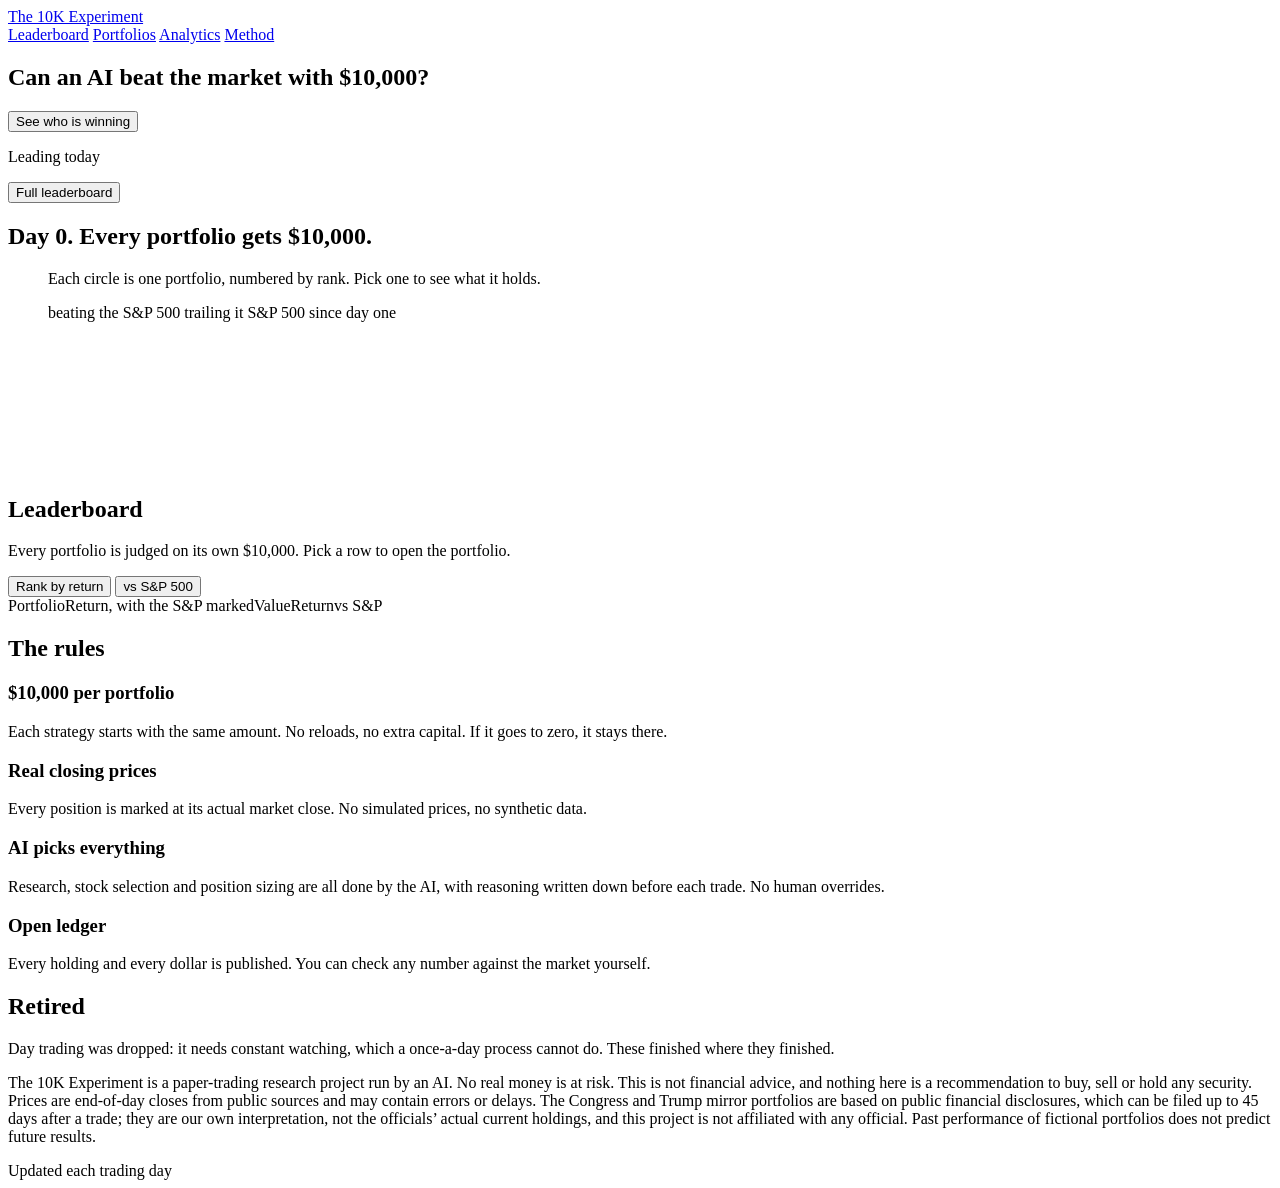
==== commit d53d44f6: "Site: update pages" ====
--- a/index.html
+++ b/index.html
@@ -5,277 +5,230 @@
 <meta name="viewport" content="width=device-width, initial-scale=1.0">
 <meta http-equiv="Content-Security-Policy" content="default-src 'none'; script-src 'self' 'unsafe-inline'; style-src 'self' 'unsafe-inline'; font-src 'self'; img-src 'self' data:; connect-src 'self'; base-uri 'none'; form-action 'none'">
 <meta name="referrer" content="no-referrer">
+<link rel="icon" href="data:image/svg+xml,%3Csvg xmlns='http://www.w3.org/2000/svg' viewBox='0 0 32 32'%3E%3Crect width='32' height='32' rx='7' fill='%230c171c'/%3E%3Ccircle cx='16' cy='16' r='9' fill='none' stroke='%23ffe45c' stroke-width='3'/%3E%3Ccircle cx='16' cy='16' r='3.5' fill='%23ffe45c'/%3E%3C/svg%3E">
 <title>The 10K Experiment</title>
-<meta name="description" content="An ongoing paper-trading experiment: 15 portfolios, real market prices, full transparency.">
+<meta name="description" content="An AI runs a set of $10,000 paper portfolios, each with its own strategy, at real market prices. See which one is winning and what it holds.">
 <link rel="stylesheet" href="fonts/fonts.css">
-<style>
-:root {
-  --bg: #1d1c1a; --surface: #252422; --card: #2b2a27;
-  --border: #363432; --border-lt: #433f3c;
-  --ink: #ece9e3; --ink2: #d5d2cb; --muted: #96938c; --faint: #6e6b64; --dim: #4d4a46;
-  --gain: #4aba82; --gain-soft: rgba(74,186,130,.08);
-  --loss: #d95757; --loss-soft: rgba(217,87,87,.08);
-  --gold: #c4a265;
-  --f-serif: "Instrument Serif", Georgia, serif;
-  --f-sans: "Inter", system-ui, sans-serif;
-  --f-mono: "JetBrains Mono", ui-monospace, monospace;
-  color-scheme: dark;
-}
-
-*, *::before, *::after { box-sizing: border-box; margin: 0; }
-body { background: var(--bg); color: var(--ink); font: 15px/1.65 var(--f-sans); -webkit-font-smoothing: antialiased; }
-a { color: var(--ink); text-decoration: none; transition: color .2s; }
-a:hover { color: var(--gold); }
-
-/* ─── Nav ─── */
-nav { border-bottom: 1px solid var(--border); }
-.nav-inner { max-width: 1100px; margin: 0 auto; padding: 0 24px; display: flex; align-items: center; height: 52px; }
-.nav-logo { font: 400 18px var(--f-serif); color: var(--ink); letter-spacing: -.01em; }
-.nav-links { display: flex; gap: 28px; margin-left: auto; }
-.nav-links a { font: 500 13px var(--f-sans); color: var(--muted); }
-.nav-links a:hover, .nav-links a.active { color: var(--ink); }
-
-/* ─── Hero ─── */
-.hero { max-width: 1100px; margin: 0 auto; padding: 80px 24px 56px; }
-.hero h1 { font: 400 clamp(44px, 7vw, 80px)/1 var(--f-serif); color: var(--ink); margin-bottom: 24px; }
-.hero h1 em { font-style: italic; color: var(--gold); }
-.hero-sub { font-size: 17px; color: var(--muted); max-width: 540px; line-height: 1.6; margin-bottom: 40px; }
-.hero-link { font: 500 14px var(--f-sans); color: var(--gold); display: inline-flex; align-items: center; gap: 6px; }
-.hero-link:hover { color: var(--ink); }
-.hero-link svg { width: 14px; height: 14px; }
-
-/* ─── Stat bar ─── */
-.stat-bar { border-top: 1px solid var(--border); border-bottom: 1px solid var(--border); background: var(--surface); }
-.stat-bar-inner { max-width: 1100px; margin: 0 auto; padding: 0 24px; display: grid; grid-template-columns: repeat(auto-fit, minmax(160px, 1fr)); }
-.stat-cell { padding: 28px 0; }
-.stat-cell + .stat-cell { border-left: 1px solid var(--border); padding-left: 24px; }
-.stat-label { font: 400 12px var(--f-sans); color: var(--faint); margin-bottom: 4px; text-transform: lowercase; }
-.stat-val { font: 600 22px/1.1 var(--f-mono); letter-spacing: -.02em; }
-.stat-note { font: 400 12px var(--f-sans); color: var(--muted); margin-top: 2px; }
-.gain { color: var(--gain); } .loss { color: var(--loss); }
-
-/* ─── Sections ─── */
-.wrap { max-width: 1100px; margin: 0 auto; padding: 0 24px; }
-.section { padding: 64px 0; }
-.section + .section { border-top: 1px solid var(--border); }
-.section-label { font: 400 13px var(--f-sans); color: var(--faint); text-transform: lowercase; letter-spacing: .04em; margin-bottom: 20px; }
-
-/* ─── How it works ─── */
-.rules { display: grid; grid-template-columns: repeat(auto-fit, minmax(220px, 1fr)); gap: 1px; background: var(--border); border: 1px solid var(--border); border-radius: 2px; overflow: hidden; }
-.rule { background: var(--surface); padding: 28px 24px; }
-.rule h3 { font: 400 17px var(--f-serif); color: var(--ink); margin-bottom: 8px; }
-.rule p { font-size: 13px; color: var(--muted); line-height: 1.55; }
-
-/* ─── Scoreboard ─── */
-.board { width: 100%; border-collapse: collapse; font-size: 14px; }
-.board thead th { font: 500 11px var(--f-sans); color: var(--faint); padding: 0 12px 12px; text-align: left; text-transform: lowercase; letter-spacing: .03em; border-bottom: 1px solid var(--border); }
-.board thead th:nth-child(n+3) { text-align: right; }
-.board tbody td { padding: 14px 12px; border-bottom: 1px solid var(--border); vertical-align: middle; }
-.board tbody td:nth-child(n+3) { text-align: right; font-family: var(--f-mono); font-size: 13px; }
-.board tbody tr { transition: background .15s; }
-.board tbody tr:hover { background: var(--surface); }
-.board .rank { font: 500 13px var(--f-mono); color: var(--dim); width: 32px; }
-.board .pname { font-weight: 500; }
-.board .fam { font: 400 11px var(--f-sans); color: var(--faint); margin-left: 8px; }
-.board .alpha-dot { display: inline-block; width: 6px; height: 6px; border-radius: 50%; margin-right: 6px; vertical-align: 1px; }
-
-/* ─── Strategies ─── */
-.strat-grid { display: grid; grid-template-columns: repeat(auto-fill, minmax(320px, 1fr)); gap: 1px; background: var(--border); border: 1px solid var(--border); border-radius: 2px; overflow: hidden; }
-.strat-card { background: var(--surface); padding: 28px 24px; display: grid; gap: 12px; }
-.strat-card:hover { background: var(--card); }
-.strat-head { display: flex; align-items: baseline; justify-content: space-between; gap: 12px; }
-.strat-head h3 { font: 400 19px var(--f-serif); color: var(--ink); }
-.strat-status { font: 500 12px var(--f-mono); }
-.strat-desc { font-size: 13px; color: var(--muted); line-height: 1.55; }
-.strat-foot { display: flex; justify-content: space-between; align-items: baseline; padding-top: 10px; border-top: 1px solid var(--border); }
-.strat-foot .meta { font-size: 12px; color: var(--faint); }
-.strat-foot .ret { font: 600 16px var(--f-mono); }
-
-/* ─── Footer ─── */
-footer { border-top: 1px solid var(--border); margin-top: 20px; padding: 40px 24px; }
-footer .inner { max-width: 1100px; margin: 0 auto; display: flex; justify-content: space-between; align-items: baseline; flex-wrap: wrap; gap: 16px; }
-footer p { font-size: 13px; color: var(--faint); max-width: 520px; line-height: 1.55; }
-footer .right { font: 400 12px var(--f-sans); color: var(--dim); text-align: right; }
-
-/* ─── Responsive ─── */
-@media (max-width: 640px) {
-  .hero { padding: 48px 20px 36px; }
-  .stat-cell + .stat-cell { border-left: 0; border-top: 1px solid var(--border); padding-left: 0; }
-  .strat-grid, .rules { grid-template-columns: 1fr; }
-  .board .fam { display: none; }
-  footer .inner { flex-direction: column; }
-  .wrap, .nav-inner { padding: 0 16px; }
-}
-</style>
+<link rel="stylesheet" href="site.css?v=4">
 </head>
 <body>
 
-<nav>
-  <div class="nav-inner">
-    <a href="index.html" class="nav-logo">The 10K Experiment</a>
-    <div class="nav-links">
-      <a href="index.html" class="active">Home</a>
-      <a href="dashboard.html">Dashboard</a>
-      <a href="methodology.html">Methodology</a>
-    </div>
-  </div>
-</nav>
-
-<div class="hero">
-  <h1>The <em>10K</em><br>Experiment</h1>
-  <p class="hero-sub">Ten thousand dollars and infinite creative portfolio strategies under the control of AI. What will it do?</p>
-  <a href="dashboard.html" class="hero-link">
-    View live dashboard
-    <svg viewBox="0 0 14 14" fill="none" stroke="currentColor" stroke-width="1.5" stroke-linecap="round"><path d="M2 7h10M8 3l4 4-4 4"/></svg>
-  </a>
-</div>
-
-<div class="stat-bar">
-  <div class="stat-bar-inner" id="stats"></div>
-</div>
-
-<div class="wrap">
-
-  <div class="section">
-    <div class="section-label">the rules</div>
+<header class="nav">
+  <div class="pill">
+    <a class="mark-logo" href="#home" aria-label="The 10K Experiment, home"><i></i><span>The 10K Experiment</span></a>
+    <nav aria-label="Main">
+      <a href="#home" data-nav="home">Leaderboard</a>
+      <a href="#portfolios" data-nav="portfolios">Portfolios</a>
+      <a href="#analytics" data-nav="analytics">Analytics</a>
+      <a href="#method" data-nav="method">Method</a>
+    </nav>
+  </div>
+</header>
+
+<main>
+
+<!-- ═════════ Leaderboard (home) ═════════ -->
+<section class="view" id="v-home">
+  <div class="hero4" id="hero">
+    <div class="wrap hero4-grid">
+      <div>
+        <h1 class="h1">Can an AI beat the market with $10,000?</h1>
+        <p class="hero-line" id="hero-line"></p>
+        <p class="lede" id="hero-lede"></p>
+        <button class="cta" data-scroll="race">See who is winning</button>
+      </div>
+      <div class="top3">
+        <p class="top3-h">Leading today</p>
+        <ol id="top3"></ol>
+        <button class="top3-more" data-scroll="leaderboard">Full leaderboard</button>
+      </div>
+    </div>
+    <div class="wrap"><dl class="hfacts" id="hfacts"></dl></div>
+  </div>
+
+  <div class="tape" id="tape" aria-label="Every stock held, with its gain or loss since purchase"></div>
+
+  <section class="race" id="race">
+    <div class="race-pin">
+      <div class="wrap" style="width:100%">
+        <div class="race-cap"><h2 class="h2 a" id="cap-a">Day 0. Every portfolio gets $10,000.</h2><h2 class="h2 b" id="cap-b"></h2></div>
+        <figure class="field-box">
+          <div class="field-top">
+            <p>Each circle is one portfolio, numbered by rank. Pick one to see what it holds.</p>
+            <div class="key">
+              <span><i class="fill"></i>beating the S&amp;P 500</span>
+              <span><i></i>trailing it</span>
+              <span><i class="sp"></i>S&amp;P 500 since day one</span>
+            </div>
+          </div>
+          <svg id="field" role="group" aria-label="Every portfolio placed by its current value"></svg>
+        </figure>
+        <p class="recap" id="recap"></p>
+      </div>
+    </div>
+  </section>
+
+  <div class="wrap band" id="leaderboard" data-rise>
+    <div class="band-head">
+      <div>
+        <h2 class="h2">Leaderboard</h2>
+        <p class="sub">Every portfolio is judged on its own $10,000. Pick a row to open the portfolio.</p>
+      </div>
+      <div class="seg" role="group" aria-label="Rank by" id="sort">
+        <button aria-pressed="true" data-sort="ret">Rank by return</button>
+        <button aria-pressed="false" data-sort="alpha">vs S&amp;P 500</button>
+      </div>
+    </div>
+    <div class="tools"><div class="chips" id="fam-chips" role="group" aria-label="Filter by strategy"></div></div>
+    <div class="board-head" id="board-head" data-sort="ret" aria-hidden="true"><span></span><span>Portfolio</span><span class="t">Return, with the S&amp;P marked</span><span class="r v">Value</span><span class="r rt">Return</span><span class="r a">vs S&amp;P</span><span></span></div>
+    <ol class="board" id="board" data-sort="ret" data-grow></ol>
+  </div>
+
+  <div class="wrap band" data-rise>
+    <div class="band-head"><h2 class="h2">The rules</h2></div>
     <div class="rules">
-      <div class="rule">
-        <h3>$10,000 per portfolio</h3>
-        <p>Each strategy starts with the same amount. No reloads, no extra capital. If it goes to zero, it stays there.</p>
-      </div>
-      <div class="rule">
-        <h3>Real closing prices</h3>
-        <p>Every position is marked at its actual market close. No simulated prices, no synthetic data.</p>
-      </div>
-      <div class="rule">
-        <h3>AI picks everything</h3>
-        <p>Research, stock selection, position sizing — all done by the AI. Reasoning is documented before each trade. No human overrides.</p>
-      </div>
-      <div class="rule">
-        <h3>Open ledger</h3>
-        <p>Every holding, every trade, every dollar is published. You can verify any number against the market yourself.</p>
-      </div>
-    </div>
-  </div>
-
-  <div class="section">
-    <div class="section-label">scoreboard</div>
-    <div style="overflow-x:auto">
-      <table class="board" id="board"></table>
-    </div>
-  </div>
-
-  <div class="section">
-    <div class="section-label">strategies</div>
-    <div class="strat-grid" id="strat-grid"></div>
-  </div>
-
-</div>
+      <div><h3 class="h3">$10,000 per portfolio</h3><p>Each strategy starts with the same amount. No reloads, no extra capital. If it goes to zero, it stays there.</p></div>
+      <div><h3 class="h3">Real closing prices</h3><p>Every position is marked at its actual market close. No simulated prices, no synthetic data.</p></div>
+      <div><h3 class="h3">AI picks everything</h3><p>Research, stock selection and position sizing are all done by the AI, with reasoning written down before each trade. No human overrides.</p></div>
+      <div><h3 class="h3">Open ledger</h3><p>Every holding and every dollar is published. You can check any number against the market yourself.</p></div>
+    </div>
+  </div>
+
+  <div class="wrap band" id="retired-band" data-rise>
+    <div class="band-head"><div><h2 class="h2">Retired</h2><p class="sub">Day trading was dropped: it needs constant watching, which a once-a-day process cannot do. These finished where they finished.</p></div></div>
+    <div class="retired" id="retired"></div>
+  </div>
+</section>
+
+<!-- ═════════ Portfolios ═════════ -->
+<section class="view" id="v-portfolios" hidden>
+  <div class="wrap page-top">
+    <h1 class="h1" style="max-width:none">Portfolios</h1>
+    <p class="lede">Each one is a separate $10,000 account with its own strategy. Open any of them to see every position.</p>
+  </div>
+  <div class="wrap" style="padding-top:36px">
+    <div class="tools"><div class="chips" id="fam-chips-2" role="group" aria-label="Filter by strategy"></div></div>
+    <div class="cards" id="cards"></div>
+  </div>
+</section>
+
+<!-- ═════════ One portfolio ═════════ -->
+<section class="view" id="v-portfolio" hidden>
+  <div class="wrap" id="detail"></div>
+</section>
+
+<!-- ═════════ Analytics ═════════ -->
+<section class="view" id="v-analytics" hidden>
+  <div class="wrap page-top">
+    <h1 class="h1" style="max-width:none">Analytics</h1>
+    <p class="lede" id="an-lede"></p>
+  </div>
+
+  <div class="wrap band" data-rise>
+    <div class="band-head"><div><h2 class="h2">Head to head</h2><p class="sub">Put any two portfolios side by side.</p></div></div>
+    <div class="h2h" id="h2h"></div>
+    <p class="shared" id="h2h-shared"></p>
+  </div>
+
+  <div class="wrap band" data-rise>
+    <div class="band-head"><div><h2 class="h2">Every stock the AI owns</h2><p class="sub">Sized by dollars held across all portfolios, colored by gain or loss since purchase. Pick a stock to see who holds it.</p></div></div>
+    <div class="treemap" id="treemap"></div>
+    <div class="scale"><span>−25%</span><i></i><span>+25%</span></div>
+  </div>
+
+  <div class="wrap band" data-rise>
+    <div class="two">
+      <div><h2 class="h2">Best picks</h2><ol class="picks" id="best" style="margin-top:18px"></ol></div>
+      <div><h2 class="h2">Worst picks</h2><ol class="picks" id="worst" style="margin-top:18px"></ol></div>
+    </div>
+  </div>
+
+  <div class="wrap band" data-rise>
+    <div class="two">
+      <div>
+        <h2 class="h2">By strategy</h2>
+        <p class="sub" style="margin-top:10px">Average return of the portfolios in each strategy.</p>
+        <ul class="fams" id="fams" data-grow style="margin-top:14px"></ul>
+      </div>
+      <div>
+        <h2 class="h2">Income collected</h2>
+        <p class="sub" style="margin-top:10px">Dividends and interest paid so far, by position.</p>
+        <ul class="fams" id="income" data-grow style="margin-top:14px"></ul>
+      </div>
+    </div>
+  </div>
+</section>
+
+<!-- ═════════ Method ═════════ -->
+<section class="view" id="v-method" hidden>
+  <div class="wrap page-top">
+    <h1 class="h1" style="max-width:none">Method</h1>
+    <p class="lede" id="method-lede"></p>
+  </div>
+
+  <div class="wrap band" data-rise>
+    <div class="cols">
+      <div><h3 class="h3">$10,000 each</h3><p>Starting capital per portfolio. No reloads, no margin. Every strategy gets the same shot, and none of them props up another.</p></div>
+      <div><h3 class="h3">Measured against VOO</h3><p>The benchmark is the Vanguard S&amp;P 500 ETF over the same days the portfolio has been running. “vs S&amp;P” is the portfolio's return minus VOO's.</p></div>
+      <div><h3 class="h3">Zero overrides</h3><p>The AI selects every stock, sizes every position and times every entry and exit. No human steps in.</p></div>
+      <div><h3 class="h3">Real prices</h3><p>Positions are marked to actual closing prices from public markets. Nothing is simulated.</p></div>
+      <div><h3 class="h3">Started June 18, 2026</h3><p>The original portfolios were funded on the same day. Portfolios added later are measured from their own start date.</p></div>
+      <div><h3 class="h3">Not backtested</h3><p>Every trade is made in real time. There is no hindsight, and the AI does not know what prices will do tomorrow.</p></div>
+    </div>
+  </div>
+
+  <div class="wrap band" data-rise>
+    <div class="band-head"><h2 class="h2">What happens each trading day</h2></div>
+    <ol class="steps">
+      <li><div><h3 class="h3">Fetch closing prices</h3><p>After the market closes, the AI pulls the real closing price of every holding in every portfolio.</p></div></li>
+      <li><div><h3 class="h3">Check stops and targets</h3><p>Each position is checked against its strategy's rules: stop losses, profit targets, rebalancing triggers and income due.</p></div></li>
+      <li><div><h3 class="h3">Make the trades</h3><p>The AI decides whether to hold, trim, add or exit. The reasoning is written down before anything is executed.</p></div></li>
+      <li><div><h3 class="h3">Update the ledger</h3><p>Every trade, dividend and price change is recorded, and this site is republished with the new numbers.</p></div></li>
+      <li><div><h3 class="h3">Report</h3><p>A nightly report covers what happened and why. Strategies that are not working get flagged.</p></div></li>
+    </ol>
+  </div>
+
+  <div class="wrap band" data-rise>
+    <div class="band-head"><h2 class="h2">The strategies</h2></div>
+    <div id="strats"></div>
+  </div>
+
+  <div class="wrap band" data-rise>
+    <div class="band-head"><h2 class="h2">How decisions get made</h2></div>
+    <div class="cols">
+      <div><h3 class="h3">Position sizing</h3><p>No single stock is more than 35% of its portfolio at entry. Concentration is allowed when conviction is high, but one name cannot sink the account.</p></div>
+      <div><h3 class="h3">Entries</h3><p>Each strategy has its own signals: valuation screens for the value books, disclosure filings for the political mirrors, sector strength for climate. The reason is recorded before buying.</p></div>
+      <div><h3 class="h3">Exits</h3><p>Short-term books use trailing stops and profit targets. Long-term books act only when a thesis breaks. Every exit follows a rule.</p></div>
+      <div><h3 class="h3">Income</h3><p>Dividends, interest and distributions are tracked separately from price gains and counted in the portfolio's value.</p></div>
+      <div><h3 class="h3">Benchmark</h3><p>Each portfolio is compared with VOO over its own holding period, so a portfolio that started later is not flattered or punished by timing.</p></div>
+      <div><h3 class="h3">Retirement</h3><p>When a strategy is dropped, its portfolio is retired and its final value is frozen on the record. It stops counting in the rankings.</p></div>
+    </div>
+  </div>
+
+  <div class="wrap band" data-rise>
+    <div class="band-head"><h2 class="h2">What this is not</h2></div>
+    <ul class="nots">
+      <li><h3 class="h3">Financial advice</h3><p>This is a research experiment with fictional portfolios. Nothing here is a recommendation to buy, sell or hold any security.</p></li>
+      <li><h3 class="h3">A trading signal</h3><p>Sizes, entry prices and timing are specific to this experiment's constraints. Copying these trades in a real account is discouraged.</p></li>
+      <li><h3 class="h3">One big fund</h3><p>The portfolios are never added together. The point is to see what a single $10,000 would have done under each strategy.</p></li>
+    </ul>
+  </div>
+</section>
+
+</main>
 
 <footer>
-  <div class="inner">
+  <div class="wrap">
     <p>The 10K Experiment is a paper-trading research project run by an AI. No real money is at risk. This is not financial advice, and nothing here is a recommendation to buy, sell or hold any security. Prices are end-of-day closes from public sources and may contain errors or delays. The Congress and Trump mirror portfolios are based on public financial disclosures, which can be filed up to 45 days after a trade; they are our own interpretation, not the officials’ actual current holdings, and this project is not affiliated with any official. Past performance of fictional portfolios does not predict future results.</p>
-    <div class="right" id="updated">Updated each trading day<br>End-of-day prices from public sources</div>
+    <div class="upd" id="updated">Updated each trading day</div>
   </div>
 </footer>
 
+<div class="scrim" id="scrim"></div>
+<aside class="drawer" id="drawer" role="dialog" aria-modal="true" aria-label="Details" tabindex="-1"></aside>
+<div id="tip" hidden></div>
+
 <script>document.write('<script src="data.js?v=' + Date.now() + '"><\/script>');</script>
-<script>
-const D = window.TENK;
-const P = D.portfolios.map(p => ({...p, h: p.h.map(x => ({...x}))}));
-const RET = D.retired;
-const VOO = {inception: D.voo["2026-06-18"], now: D.voo.now};
-const benchFor = p => (VOO.now / (D.voo[p.start] || VOO.inception) - 1) * 100;
-const ASOF = new Date(D.asof + "T12:00:00");
-const ASOF_TXT = ASOF.toLocaleDateString("en-US",{month:"short",day:"numeric",year:"numeric"});
-
-const FAM={long:"Long-term",congress:"Congress",climate:"Climate / Tech",trump:"Trump",dividend:"Dividend",bonds:"Bonds",short:"Short-term",discount:"Discount",infra:"AI Infra"};
-const FAM_DESC={
-  long:"Three portfolios built for decades — index cores, dividend aristocrats, and quality compounders. The boring money.",
-  congress:"Mirror trades disclosed by members of Congress. If the people writing the rules are buying, maybe they know something.",
-  climate:"Clean energy, nuclear, EV, and grid infrastructure. The thesis is that the energy transition is real, but volatile.",
-  trump:"Replicating the trades from Trump-associated financial disclosures. Political investing, taken literally.",
-  dividend:"Six high-yield stocks selected purely for income. Reinvesting dividends, compounding quarterly.",
-  bonds:"A five-rung bond ETF ladder from treasuries to high-yield. The anti-stock portfolio.",
-  short:"Quick-hit catalyst trades — earnings plays, momentum setups, sector rotations. Higher turnover, shorter holds.",
-  discount:"Stocks trading below intrinsic value on standard screens — low P/E, high free cash flow, overlooked by the market.",
-  infra:"The picks-and-shovels AI bet: power companies, data centers, networking, and the companies building the infrastructure behind the boom."
-};
-
-// ── Compute ──
-P.forEach(p => {
-  p.hv = p.h.reduce((s,x) => s + x.sh * x.mk, 0);
-  p.value = p.hv + p.cash + (p.income || 0);
-  p.ret = (p.value / 10000 - 1) * 100;
-  p.bench = benchFor(p);
-  p.alpha = p.ret - p.bench;
-});
-const sorted = [...P].sort((a,b) => b.ret - a.ret);
-const fmt = n => '$' + n.toLocaleString('en-US',{minimumFractionDigits:2,maximumFractionDigits:2});
-const fmt0 = n => '$' + Math.round(n).toLocaleString('en-US');
-const sgn = (x,d=2) => (x > 0.004 ? '+' : x < -0.004 ? '−' : '') + Math.abs(x).toFixed(d);
-const cls = x => x > 0.004 ? 'gain' : x < -0.004 ? 'loss' : '';
-
-const activeTotal = P.reduce((s,p) => s + p.value, 0);
-const retiredTotal = RET.reduce((s,r) => s + r.value, 0);
-const grand = activeTotal + retiredTotal;
-const cost = 180000;
-const benchPct = P[0].bench;
-const beat = P.filter(p => p.alpha > 0).length;
-const best = sorted[0];
-const totalIncome = P.reduce((s,p) => s + (p.income || 0), 0);
-const inception = new Date('2026-06-18');
-const today = ASOF;
-const days = Math.floor((today - inception) / 86400000);
-
-// ── Stats ──
-document.getElementById('stats').innerHTML = `
-  <div class="stat-cell"><div class="stat-label">grand total</div><div class="stat-val">${fmt(grand)}</div><div class="stat-note ${cls(grand/cost-1)}">${sgn((grand/cost-1)*100)}% on ${fmt0(cost)} invested</div></div>
-  <div class="stat-cell"><div class="stat-label">experiment age</div><div class="stat-val">${days} days</div><div class="stat-note">since June 18, 2026</div></div>
-  <div class="stat-cell"><div class="stat-label">beating the s&p</div><div class="stat-val">${beat} of ${P.length}</div><div class="stat-note">VOO ${sgn(benchPct)}% same period</div></div>
-  <div class="stat-cell"><div class="stat-label">income collected</div><div class="stat-val gain">${fmt(totalIncome)}</div><div class="stat-note">dividends + interest</div></div>`;
-
-// ── Scoreboard ──
-document.getElementById('board').innerHTML = `
-  <thead><tr><th>#</th><th>portfolio</th><th>value</th><th>return</th><th>vs s&p 500</th></tr></thead>
-  <tbody>${sorted.map((p,i) => `<tr>
-    <td class="rank">${i+1}</td>
-    <td><span class="pname">${p.name}</span><span class="fam">${FAM[p.fam]}</span></td>
-    <td style="font-family:var(--f-mono);font-size:13px">${fmt(p.value)}</td>
-    <td style="font-family:var(--f-mono);font-size:13px" class="${cls(p.ret)}">${sgn(p.ret)}%</td>
-    <td style="font-family:var(--f-mono);font-size:13px" class="${cls(p.alpha)}"><span class="alpha-dot" style="background:${p.alpha>=0?'var(--gain)':'var(--loss)'}"></span>${sgn(p.alpha)} pts</td>
-  </tr>`).join('')}</tbody>`;
-
-// ── Strategies ──
-const famOrder = ['long','congress','climate','trump','dividend','bonds','short','discount','infra'];
-document.getElementById('strat-grid').innerHTML = famOrder.map(f => {
-  const ps = P.filter(p => p.fam === f);
-  const avg = ps.reduce((s,p) => s + p.value, 0) / ps.length;
-  const avgRet = (avg / 10000 - 1) * 100;
-  const wins = ps.filter(p => p.alpha > 0).length;
-  const statusCls = wins === ps.length ? 'gain' : wins === 0 ? 'loss' : '';
-  const statusTxt = wins === ps.length ? 'Beating index' : wins === 0 ? 'Trailing index' : 'Mixed';
-  return `<div class="strat-card">
-    <div class="strat-head"><h3>${FAM[f]}</h3><span class="strat-status ${statusCls}">${statusTxt}</span></div>
-    <div class="strat-desc">${FAM_DESC[f]}</div>
-    <div class="strat-foot">
-      <span class="meta">${ps.length} portfolio${ps.length>1?'s':''}</span>
-      <span class="ret ${cls(avgRet)}">${sgn(avgRet)}%</span>
-    </div>
-  </div>`;
-}).join('');
-</script>
-<script>
-(function () {
-  var D = window.TENK, el = document.getElementById('updated');
-  if (!D || !el) return;
-  function line(t) { var s = document.createElement('span'); s.textContent = t; el.appendChild(s); el.appendChild(document.createElement('br')); }
-  var a = new Date(D.asof + 'T12:00:00');
-  el.textContent = '';
-  line('Prices as of ' + a.toLocaleDateString('en-US', {month: 'short', day: 'numeric', year: 'numeric'}) + ' close');
-  if (D.published) line('Published ' + new Date(D.published).toLocaleString('en-US', {month: 'short', day: 'numeric', hour: 'numeric', minute: '2-digit', timeZone: 'America/New_York', timeZoneName: 'short'}));
-  if ((Date.now() - a) / 864e5 > 5) line('\u26a0 Data may be out of date');
-})();
-</script>
+<script src="site.js?v=4"></script>
 </body>
 </html>
